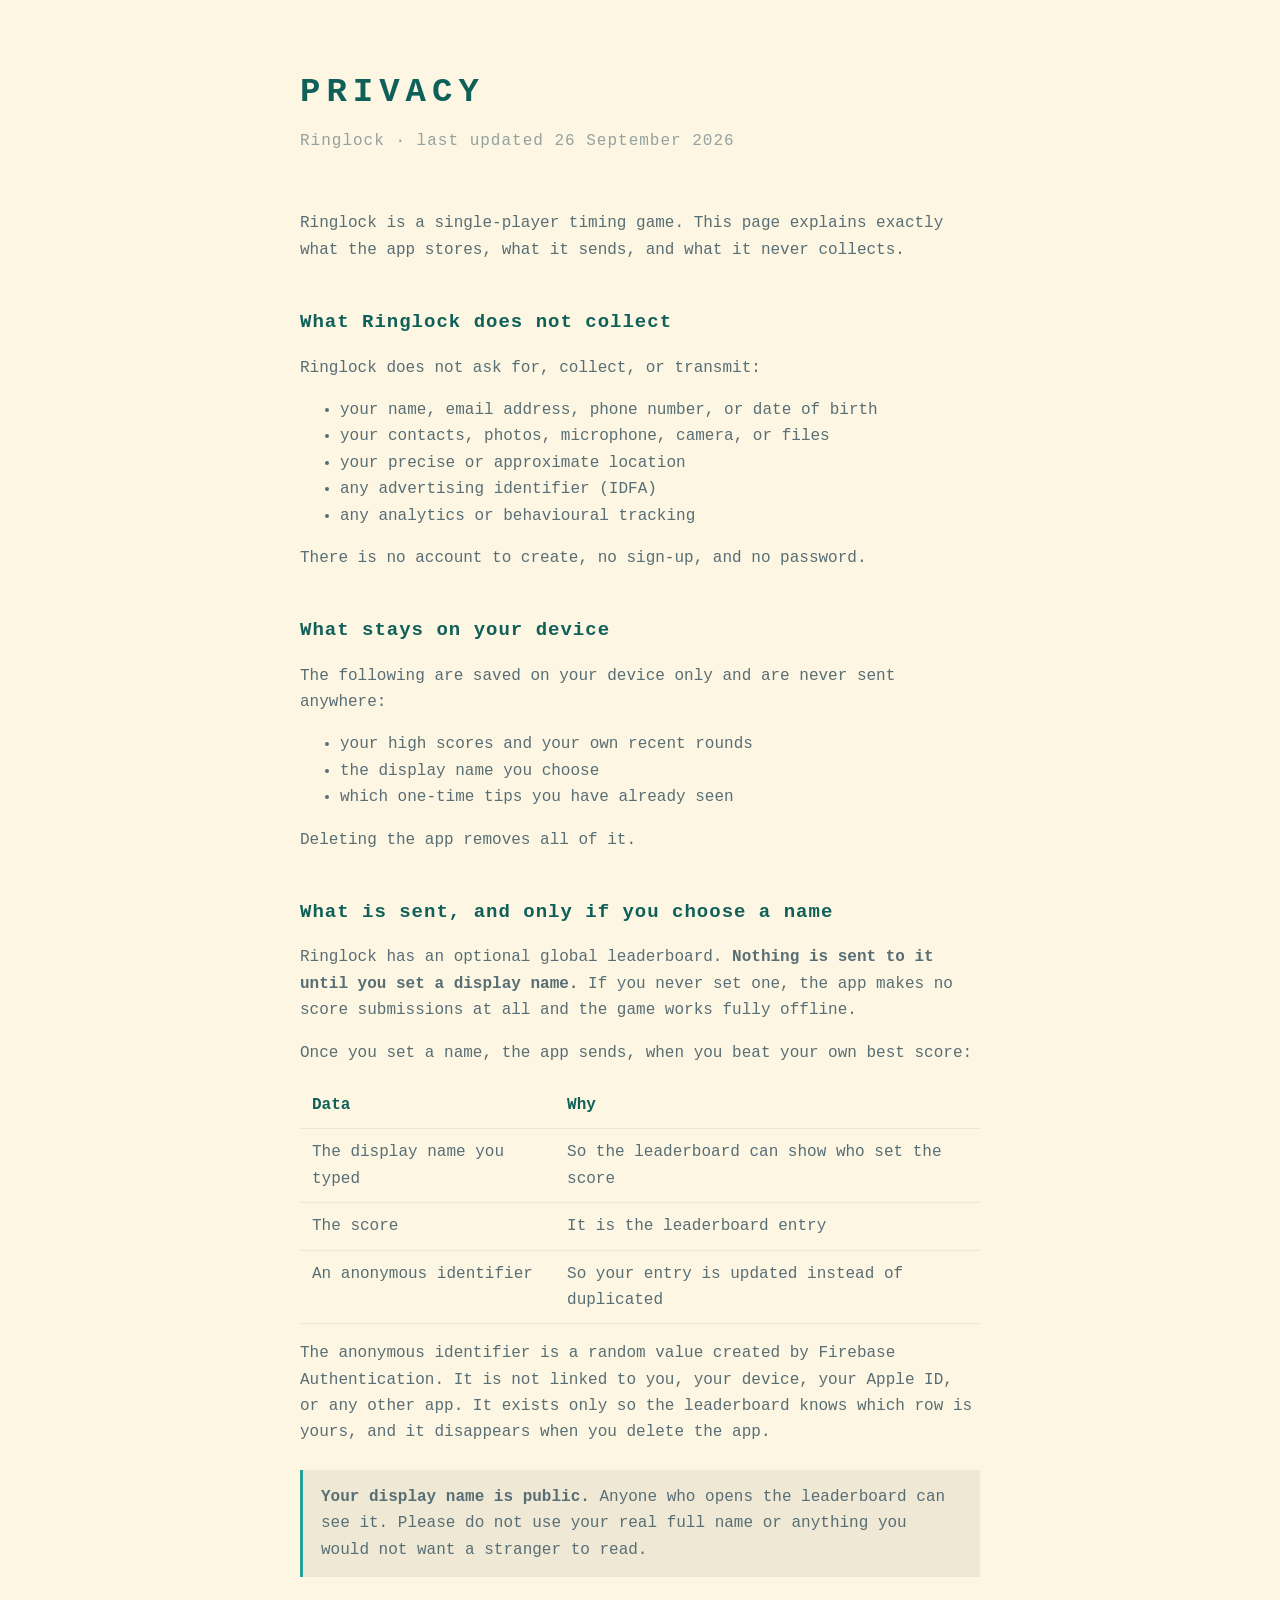
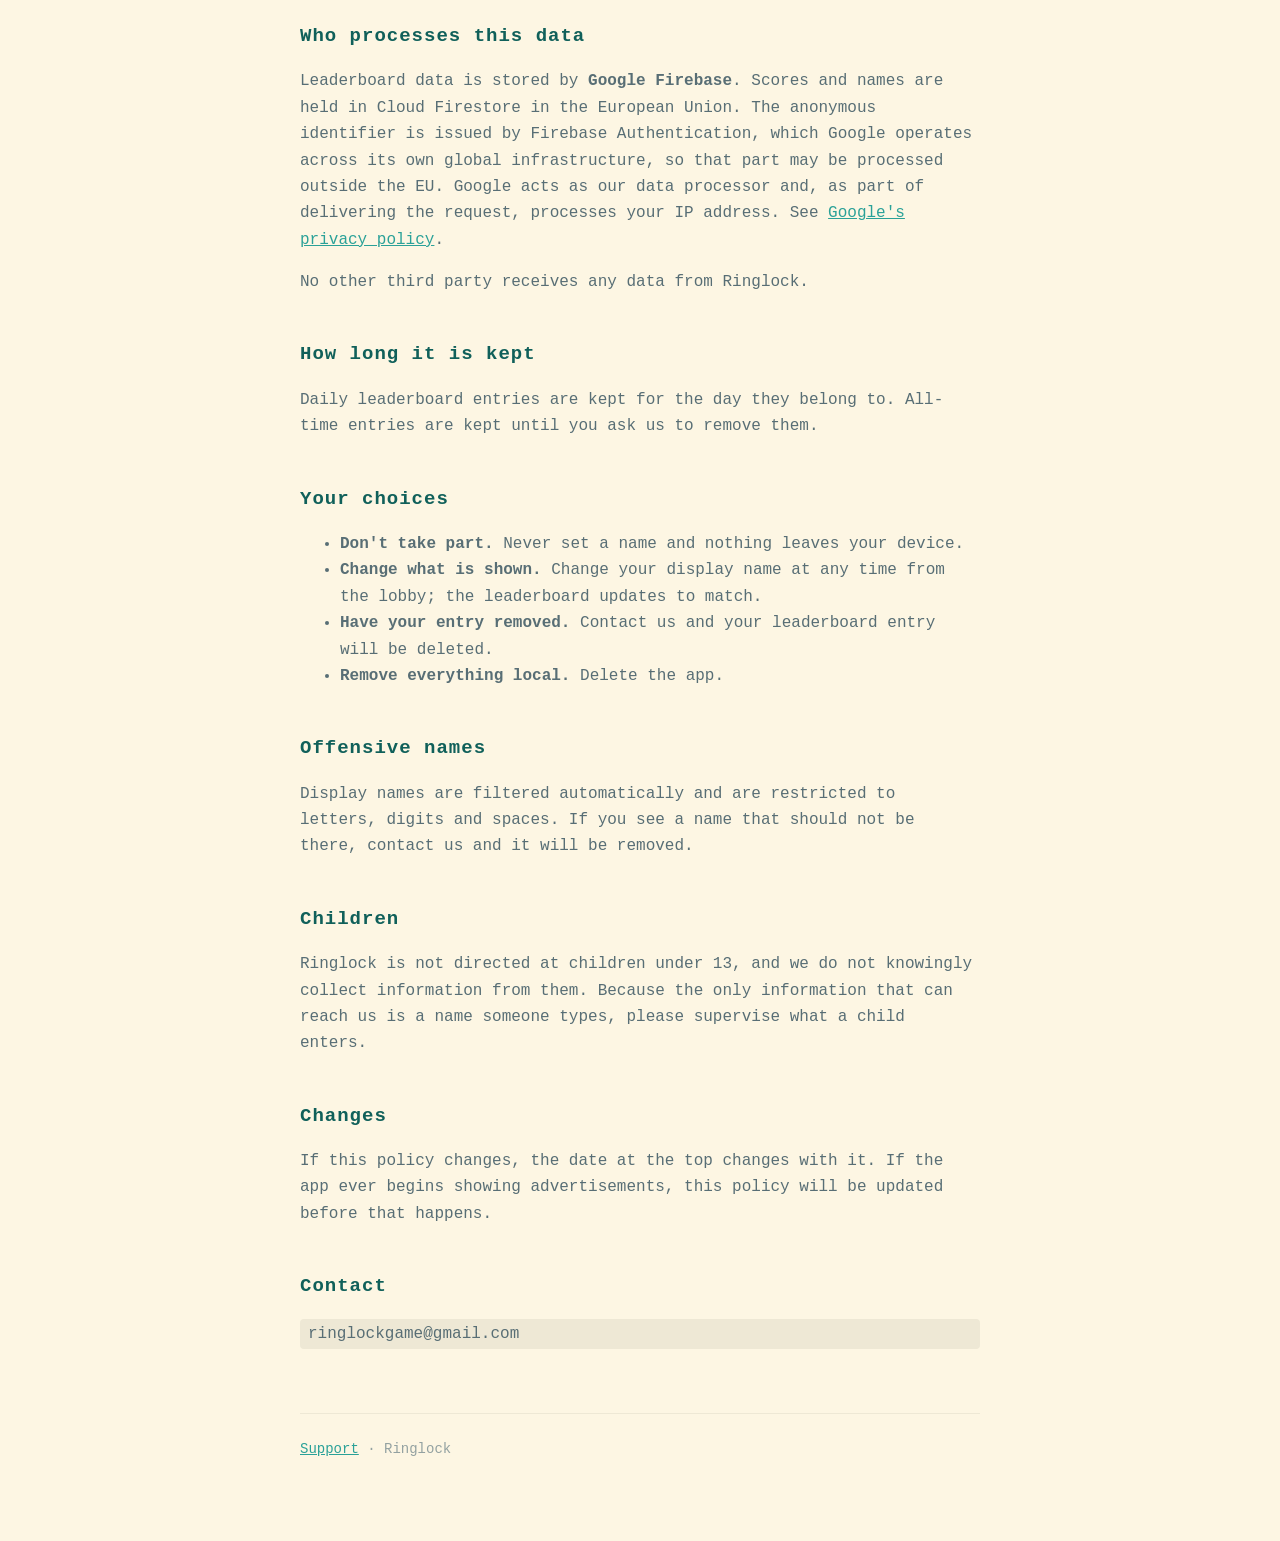
==== privacy.html @ a2cb0dc0 "site: support and privacy pages Co-Authored-By: Claude Sonnet 5 <noreply@anthropic.com>" ====
<!doctype html>
<html lang="en">
<head>
<meta charset="utf-8">
<meta name="viewport" content="width=device-width, initial-scale=1">
<title>Ringlock — Privacy Policy</title>
<meta name="description" content="What Ringlock stores, what it sends, and what it never collects.">
<link rel="stylesheet" href="style.css">
</head>
<body>
<main>

<header>
  <h1>PRIVACY</h1>
  <p class="tag">Ringlock &middot; last updated 26 September 2026</p>
</header>

<p>
  Ringlock is a single-player timing game. This page explains exactly what
  the app stores, what it sends, and what it never collects.
</p>

<h2>What Ringlock does not collect</h2>
<p>Ringlock does not ask for, collect, or transmit:</p>
<ul>
  <li>your name, email address, phone number, or date of birth</li>
  <li>your contacts, photos, microphone, camera, or files</li>
  <li>your precise or approximate location</li>
  <li>any advertising identifier (IDFA)</li>
  <li>any analytics or behavioural tracking</li>
</ul>
<p>There is no account to create, no sign-up, and no password.</p>

<h2>What stays on your device</h2>
<p>The following are saved on your device only and are never sent anywhere:</p>
<ul>
  <li>your high scores and your own recent rounds</li>
  <li>the display name you choose</li>
  <li>which one-time tips you have already seen</li>
</ul>
<p>Deleting the app removes all of it.</p>

<h2>What is sent, and only if you choose a name</h2>
<p>
  Ringlock has an optional global leaderboard.
  <strong>Nothing is sent to it until you set a display name.</strong>
  If you never set one, the app makes no score submissions at all and the
  game works fully offline.
</p>
<p>Once you set a name, the app sends, when you beat your own best score:</p>

<table>
  <tr><th>Data</th><th>Why</th></tr>
  <tr><td>The display name you typed</td><td>So the leaderboard can show who set the score</td></tr>
  <tr><td>The score</td><td>It is the leaderboard entry</td></tr>
  <tr><td>An anonymous identifier</td><td>So your entry is updated instead of duplicated</td></tr>
</table>

<p>
  The anonymous identifier is a random value created by Firebase
  Authentication. It is not linked to you, your device, your Apple ID, or
  any other app. It exists only so the leaderboard knows which row is
  yours, and it disappears when you delete the app.
</p>

<div class="note">
  <strong>Your display name is public.</strong> Anyone who opens the
  leaderboard can see it. Please do not use your real full name or
  anything you would not want a stranger to read.
</div>

<h2>Who processes this data</h2>
<p>
  Leaderboard data is stored by <strong>Google Firebase</strong>. Scores
  and names are held in Cloud Firestore in the European Union. The
  anonymous identifier is issued by Firebase Authentication, which Google
  operates across its own global infrastructure, so that part may be
  processed outside the EU. Google acts as our data processor and, as part
  of delivering the request, processes your IP address. See
  <a href="https://firebase.google.com/support/privacy">Google's privacy policy</a>.
</p>
<p>No other third party receives any data from Ringlock.</p>

<h2>How long it is kept</h2>
<p>
  Daily leaderboard entries are kept for the day they belong to. All-time
  entries are kept until you ask us to remove them.
</p>

<h2>Your choices</h2>
<ul>
  <li><strong>Don't take part.</strong> Never set a name and nothing leaves your device.</li>
  <li><strong>Change what is shown.</strong> Change your display name at any time from the lobby; the leaderboard updates to match.</li>
  <li><strong>Have your entry removed.</strong> Contact us and your leaderboard entry will be deleted.</li>
  <li><strong>Remove everything local.</strong> Delete the app.</li>
</ul>

<h2>Offensive names</h2>
<p>
  Display names are filtered automatically and are restricted to letters,
  digits and spaces. If you see a name that should not be there, contact
  us and it will be removed.
</p>

<h2>Children</h2>
<p>
  Ringlock is not directed at children under 13, and we do not knowingly
  collect information from them. Because the only information that can
  reach us is a name someone types, please supervise what a child enters.
</p>

<h2>Changes</h2>
<p>
  If this policy changes, the date at the top changes with it. If the app
  ever begins showing advertisements, this policy will be updated before
  that happens.
</p>

<h2>Contact</h2>
<p class="mail">ringlockgame@gmail.com</p>

<footer>
  <a href="index.html">Support</a> &middot; Ringlock
</footer>

</main>
</body>
</html>
---- style.css ----
/* Ringlock sitesi - oyunun paletiyle ayni (Solarized Light).
   Tek dosya, cerceve yok: bir gizlilik politikasinin yuklenmesi icin
   kimsenin megabaytlarca javascript indirmesi gerekmiyor. */
:root {
  --bg:     #fdf6e3;
  --panel:  #eee8d5;
  --ink:    #586e75;
  --dim:    #93a1a1;
  --accent: #10605a;
  --edge:   #2aa198;
}

* { box-sizing: border-box; }

body {
  margin: 0;
  padding: 0 20px 80px;
  background: var(--bg);
  color: var(--ink);
  font-family: ui-monospace, "JetBrains Mono", "SF Mono", Menlo, monospace;
  font-size: 16px;
  line-height: 1.65;
}

main { max-width: 680px; margin: 0 auto; }

header { padding: 64px 0 40px; }

h1 {
  font-size: 34px;
  letter-spacing: 6px;
  margin: 0 0 8px;
  color: var(--accent);
}

.tag { color: var(--dim); margin: 0; letter-spacing: 1px; }

h2 {
  font-size: 19px;
  margin: 44px 0 12px;
  color: var(--accent);
  letter-spacing: 1px;
}

a { color: var(--edge); }

table { border-collapse: collapse; width: 100%; margin: 16px 0; }
th, td {
  text-align: left;
  padding: 10px 12px;
  border-bottom: 1px solid var(--panel);
  vertical-align: top;
}
th { color: var(--accent); font-weight: 600; }

code, .mail {
  background: var(--panel);
  padding: 2px 8px;
  border-radius: 4px;
}

.note {
  background: var(--panel);
  border-left: 3px solid var(--edge);
  padding: 14px 18px;
  margin: 24px 0;
}

footer {
  margin-top: 64px;
  padding-top: 24px;
  border-top: 1px solid var(--panel);
  color: var(--dim);
  font-size: 14px;
}

/* Telefonda okunacak: kenar boslugu ve punto buna gore. */
@media (max-width: 480px) {
  body { font-size: 15px; padding: 0 16px 60px; }
  h1 { font-size: 26px; letter-spacing: 4px; }
  header { padding: 40px 0 28px; }
}
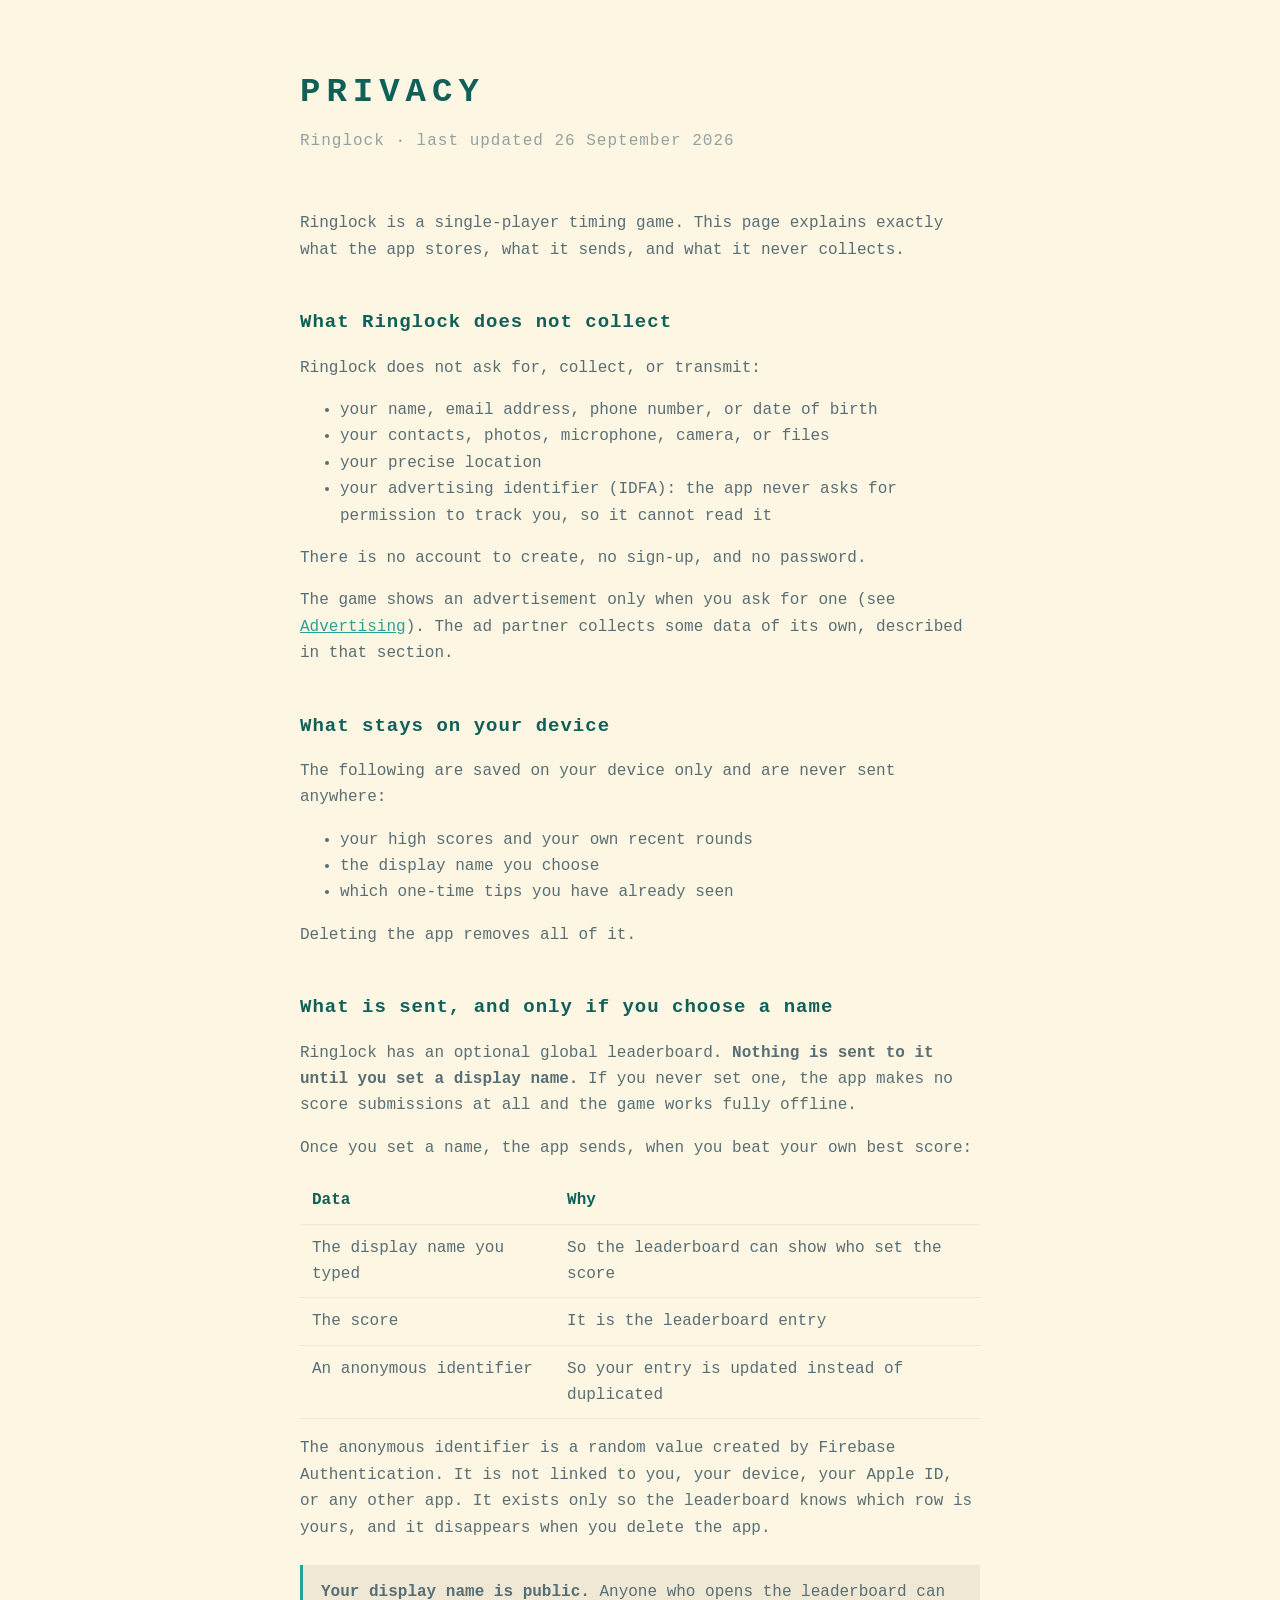
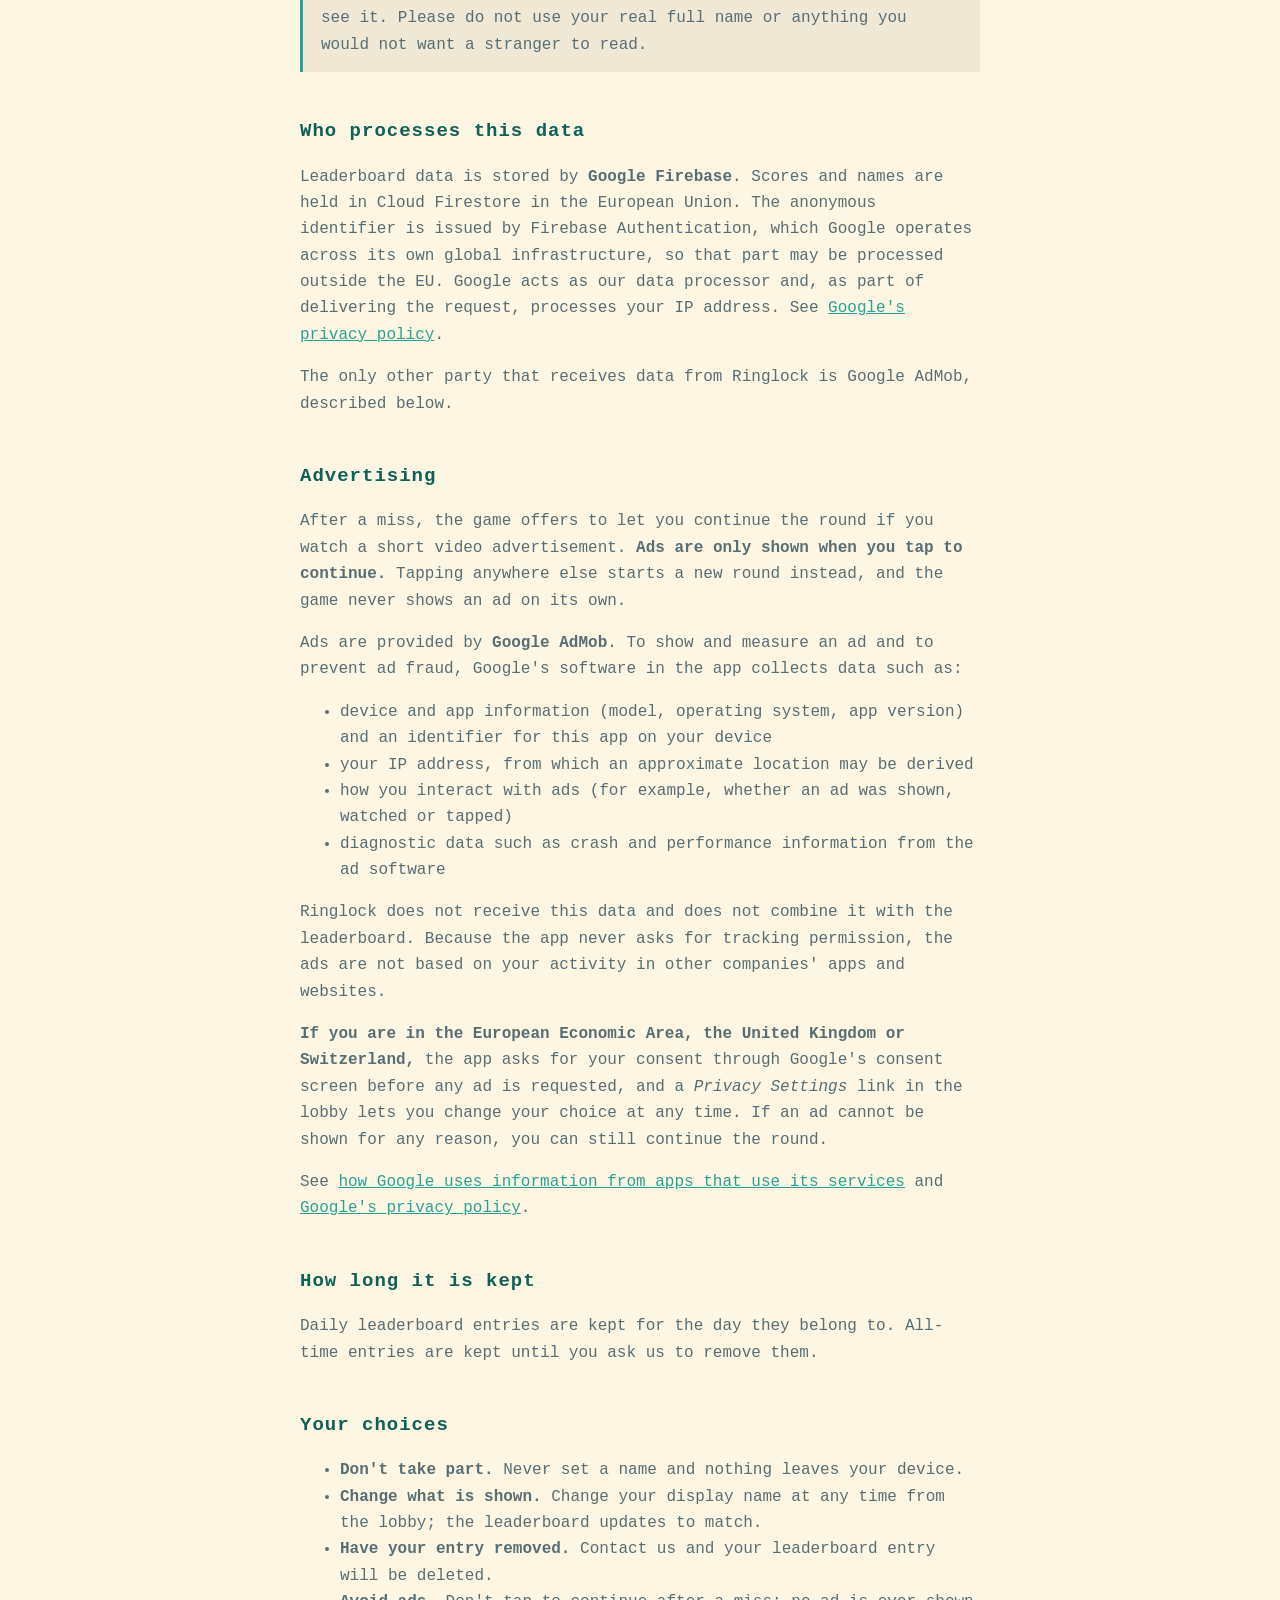
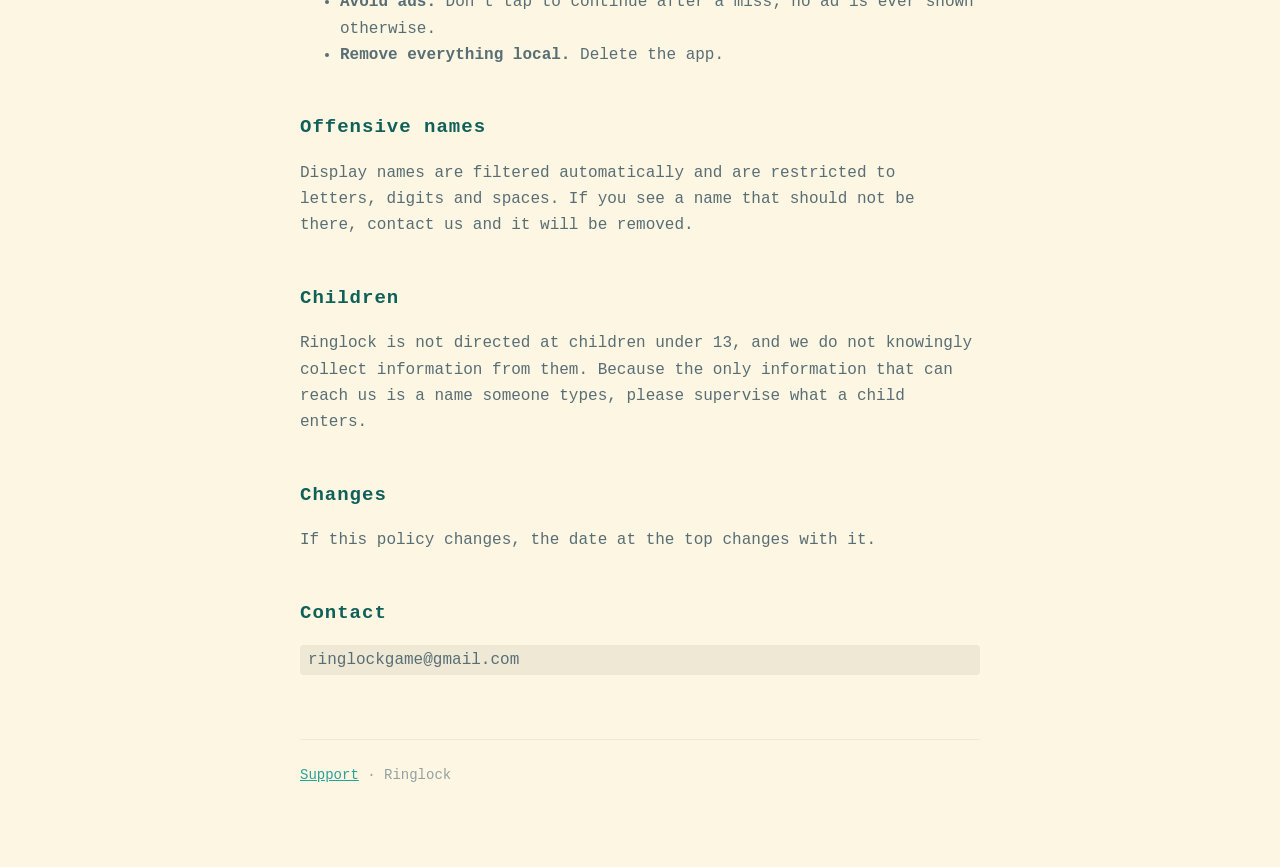
==== commit 37bc784a: "Describe rewarded ads (Google AdMob) and consent in privacy and support pages Co-Authored-By: Claude" ====
--- a/privacy.html
+++ b/privacy.html
@@ -4,7 +4,7 @@
 <meta charset="utf-8">
 <meta name="viewport" content="width=device-width, initial-scale=1">
 <title>Ringlock — Privacy Policy</title>
-<meta name="description" content="What Ringlock stores, what it sends, and what it never collects.">
+<meta name="description" content="What Ringlock stores, what it sends, what its ad partner collects, and what it never collects.">
 <link rel="stylesheet" href="style.css">
 </head>
 <body>
@@ -25,11 +25,16 @@
 <ul>
   <li>your name, email address, phone number, or date of birth</li>
   <li>your contacts, photos, microphone, camera, or files</li>
-  <li>your precise or approximate location</li>
-  <li>any advertising identifier (IDFA)</li>
-  <li>any analytics or behavioural tracking</li>
+  <li>your precise location</li>
+  <li>your advertising identifier (IDFA): the app never asks for
+      permission to track you, so it cannot read it</li>
 </ul>
 <p>There is no account to create, no sign-up, and no password.</p>
+<p>
+  The game shows an advertisement only when you ask for one (see
+  <a href="#ads">Advertising</a>). The ad partner collects some data of
+  its own, described in that section.
+</p>
 
 <h2>What stays on your device</h2>
 <p>The following are saved on your device only and are never sent anywhere:</p>
@@ -79,7 +84,50 @@
   of delivering the request, processes your IP address. See
   <a href="https://firebase.google.com/support/privacy">Google's privacy policy</a>.
 </p>
-<p>No other third party receives any data from Ringlock.</p>
+<p>
+  The only other party that receives data from Ringlock is Google AdMob,
+  described below.
+</p>
+
+<h2 id="ads">Advertising</h2>
+<p>
+  After a miss, the game offers to let you continue the round if you watch
+  a short video advertisement. <strong>Ads are only shown when you tap to
+  continue.</strong> Tapping anywhere else starts a new round instead, and
+  the game never shows an ad on its own.
+</p>
+<p>
+  Ads are provided by <strong>Google AdMob</strong>. To show and measure an
+  ad and to prevent ad fraud, Google's software in the app collects data
+  such as:
+</p>
+<ul>
+  <li>device and app information (model, operating system, app version)
+      and an identifier for this app on your device</li>
+  <li>your IP address, from which an approximate location may be derived</li>
+  <li>how you interact with ads (for example, whether an ad was shown,
+      watched or tapped)</li>
+  <li>diagnostic data such as crash and performance information from the
+      ad software</li>
+</ul>
+<p>
+  Ringlock does not receive this data and does not combine it with the
+  leaderboard. Because the app never asks for tracking permission, the ads
+  are not based on your activity in other companies' apps and websites.
+</p>
+<p>
+  <strong>If you are in the European Economic Area, the United Kingdom or
+  Switzerland,</strong> the app asks for your consent through Google's
+  consent screen before any ad is requested, and a
+  <em>Privacy Settings</em> link in the lobby lets you change your choice
+  at any time. If an ad cannot be shown for any reason, you can still
+  continue the round.
+</p>
+<p>
+  See <a href="https://policies.google.com/technologies/partner-sites">how
+  Google uses information from apps that use its services</a> and
+  <a href="https://policies.google.com/privacy">Google's privacy policy</a>.
+</p>
 
 <h2>How long it is kept</h2>
 <p>
@@ -92,6 +140,7 @@
   <li><strong>Don't take part.</strong> Never set a name and nothing leaves your device.</li>
   <li><strong>Change what is shown.</strong> Change your display name at any time from the lobby; the leaderboard updates to match.</li>
   <li><strong>Have your entry removed.</strong> Contact us and your leaderboard entry will be deleted.</li>
+  <li><strong>Avoid ads.</strong> Don't tap to continue after a miss; no ad is ever shown otherwise.</li>
   <li><strong>Remove everything local.</strong> Delete the app.</li>
 </ul>
 
@@ -111,9 +160,7 @@
 
 <h2>Changes</h2>
 <p>
-  If this policy changes, the date at the top changes with it. If the app
-  ever begins showing advertisements, this policy will be updated before
-  that happens.
+  If this policy changes, the date at the top changes with it.
 </p>
 
 <h2>Contact</h2>
